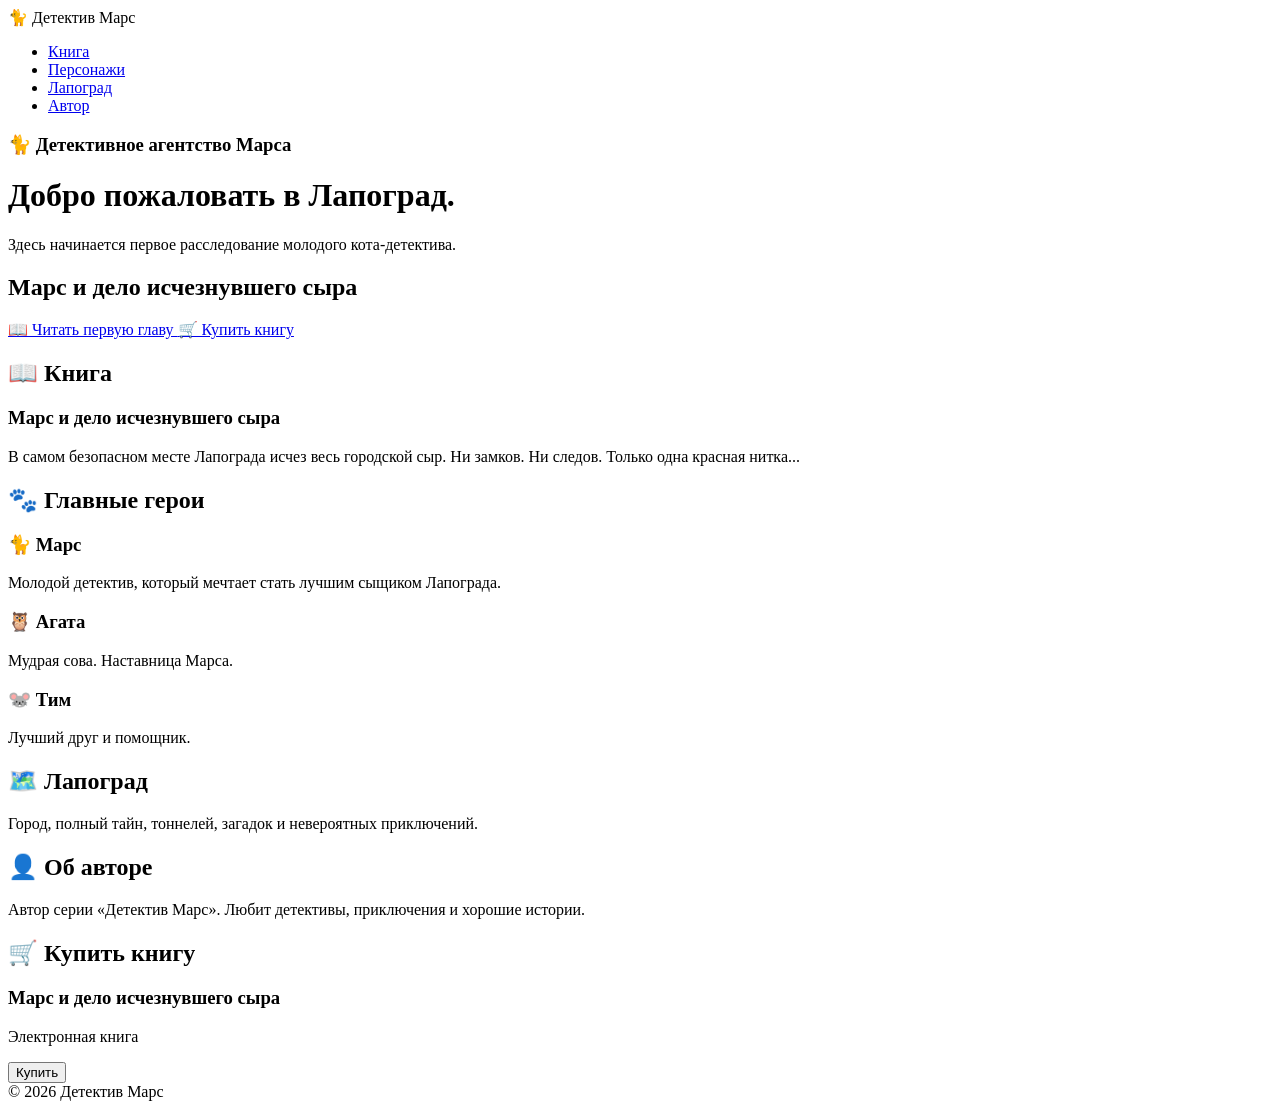
==== index.html @ a6226869 "Create index.html" ====
<!DOCTYPE html>
<html lang="ru">

<head>

    <meta charset="UTF-8">

    <meta name="viewport"
          content="width=device-width, initial-scale=1.0">

    <title>Детектив Марс</title>

    <link rel="stylesheet"
          href="style.css">

</head>

<body>

    <!-- ================================= -->
    <!-- NAVBAR -->
    <!-- ================================= -->

    <nav>

        <div class="logo">
            🐈 Детектив Марс
        </div>

        <ul>

            <li>
                <a href="#book">
                    Книга
                </a>
            </li>

            <li>
                <a href="#characters">
                    Персонажи
                </a>
            </li>

            <li>
                <a href="#city">
                    Лапоград
                </a>
            </li>

            <li>
                <a href="#author">
                    Автор
                </a>
            </li>

        </ul>

    </nav>

    <!-- ================================= -->
    <!-- HERO -->
    <!-- ================================= -->

    <header>

        <div class="hero">

            <h3>
                🐈 Детективное агентство Марса
            </h3>

            <h1>
                Добро пожаловать в Лапоград.
            </h1>

            <p>

                Здесь начинается первое расследование
                молодого кота-детектива.

            </p>

            <h2>

                Марс и дело исчезнувшего сыра

            </h2>

            <div class="buttons">

                <a href="#chapter"
                   class="btn">

                    📖 Читать первую главу

                </a>

                <a href="#buy"
                   class="btn buy">

                    🛒 Купить книгу

                </a>

            </div>

        </div>

    </header>

    <!-- ================================= -->
    <!-- BOOK -->
    <!-- ================================= -->

    <section id="book">

        <h2>

            📖 Книга

        </h2>

        <div class="card">

            <h3>

                Марс и дело исчезнувшего сыра

            </h3>

            <p>

                В самом безопасном месте Лапограда
                исчез весь городской сыр.

                Ни замков.
                Ни следов.

                Только одна красная нитка...

            </p>

        </div>

    </section>

    <!-- ================================= -->
    <!-- CHARACTERS -->
    <!-- ================================= -->

    <section id="characters">

        <h2>

            🐾 Главные герои

        </h2>

        <div class="cards">

            <div class="character">

                <h3>
                    🐈 Марс
                </h3>

                <p>

                    Молодой детектив,
                    который мечтает стать лучшим
                    сыщиком Лапограда.

                </p>

            </div>

            <div class="character">

                <h3>
                    🦉 Агата
                </h3>

                <p>

                    Мудрая сова.
                    Наставница Марса.

                </p>

            </div>

            <div class="character">

                <h3>
                    🐭 Тим
                </h3>

                <p>

                    Лучший друг
                    и помощник.

                </p>

            </div>

        </div>

    </section>

    <!-- ================================= -->
    <!-- CITY -->
    <!-- ================================= -->

    <section id="city">

        <h2>

            🗺️ Лапоград

        </h2>

        <div class="card">

            <p>

                Город,
                полный тайн,
                тоннелей,
                загадок
                и невероятных приключений.

            </p>

        </div>

    </section>

    <!-- ================================= -->
    <!-- AUTHOR -->
    <!-- ================================= -->

    <section id="author">

        <h2>

            👤 Об авторе

        </h2>

        <div class="card">

            <p>

                Автор серии
                «Детектив Марс».

                Любит детективы,
                приключения
                и хорошие истории.

            </p>

        </div>

    </section>

    <!-- ================================= -->
    <!-- BUY -->
    <!-- ================================= -->

    <section id="buy">

        <h2>

            🛒 Купить книгу

        </h2>

        <div class="buy-box">

            <h3>

                Марс и дело исчезнувшего сыра

            </h3>

            <p>

                Электронная книга

            </p>

            <button>

                Купить

            </button>

        </div>

    </section>

    <!-- ================================= -->
    <!-- FOOTER -->
    <!-- ================================= -->

    <footer>

        © 2026

        Детектив Марс

    </footer>

    <!-- ================================= -->
    <!-- ЛАПКИ -->
    <!-- ================================= -->

    <div id="paw-container"></div>

    <!-- ================================= -->
    <!-- JS -->
    <!-- ================================= -->

    <script src="script.js"></script>

</body>

</html>
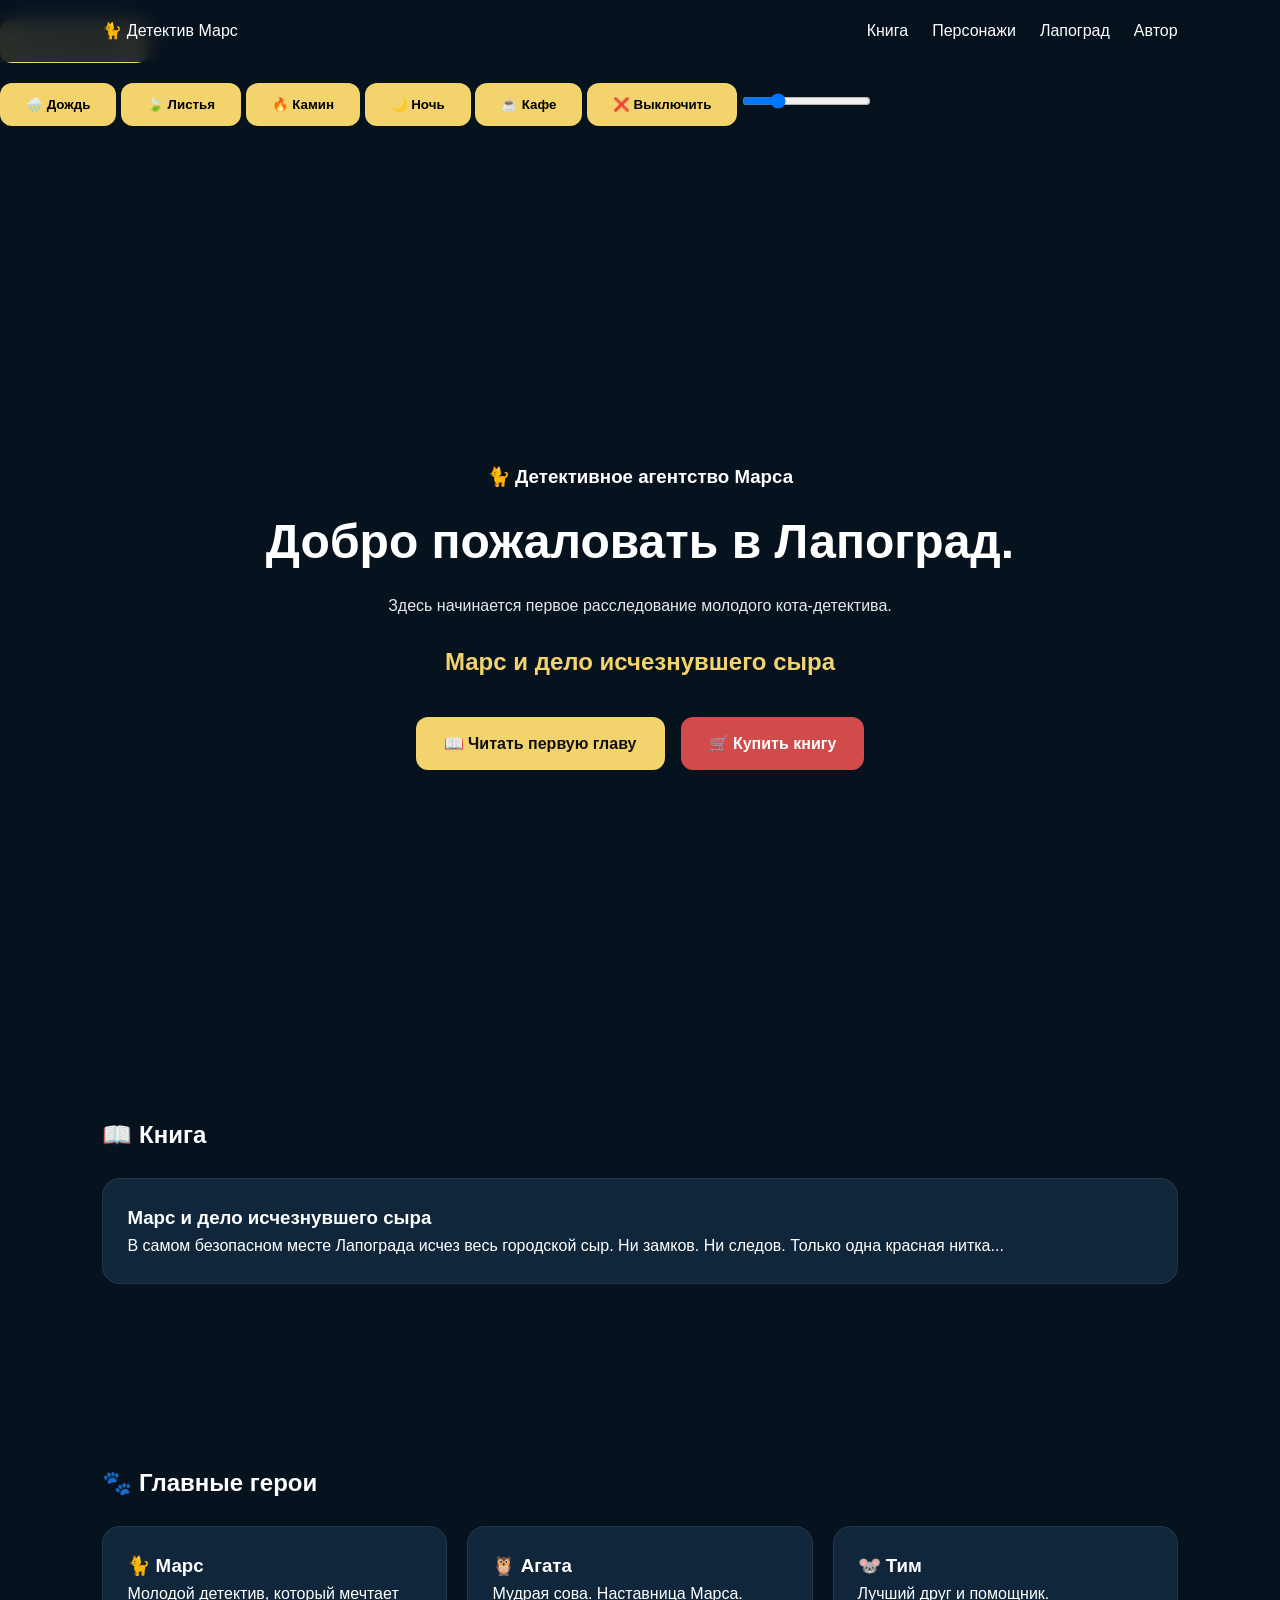
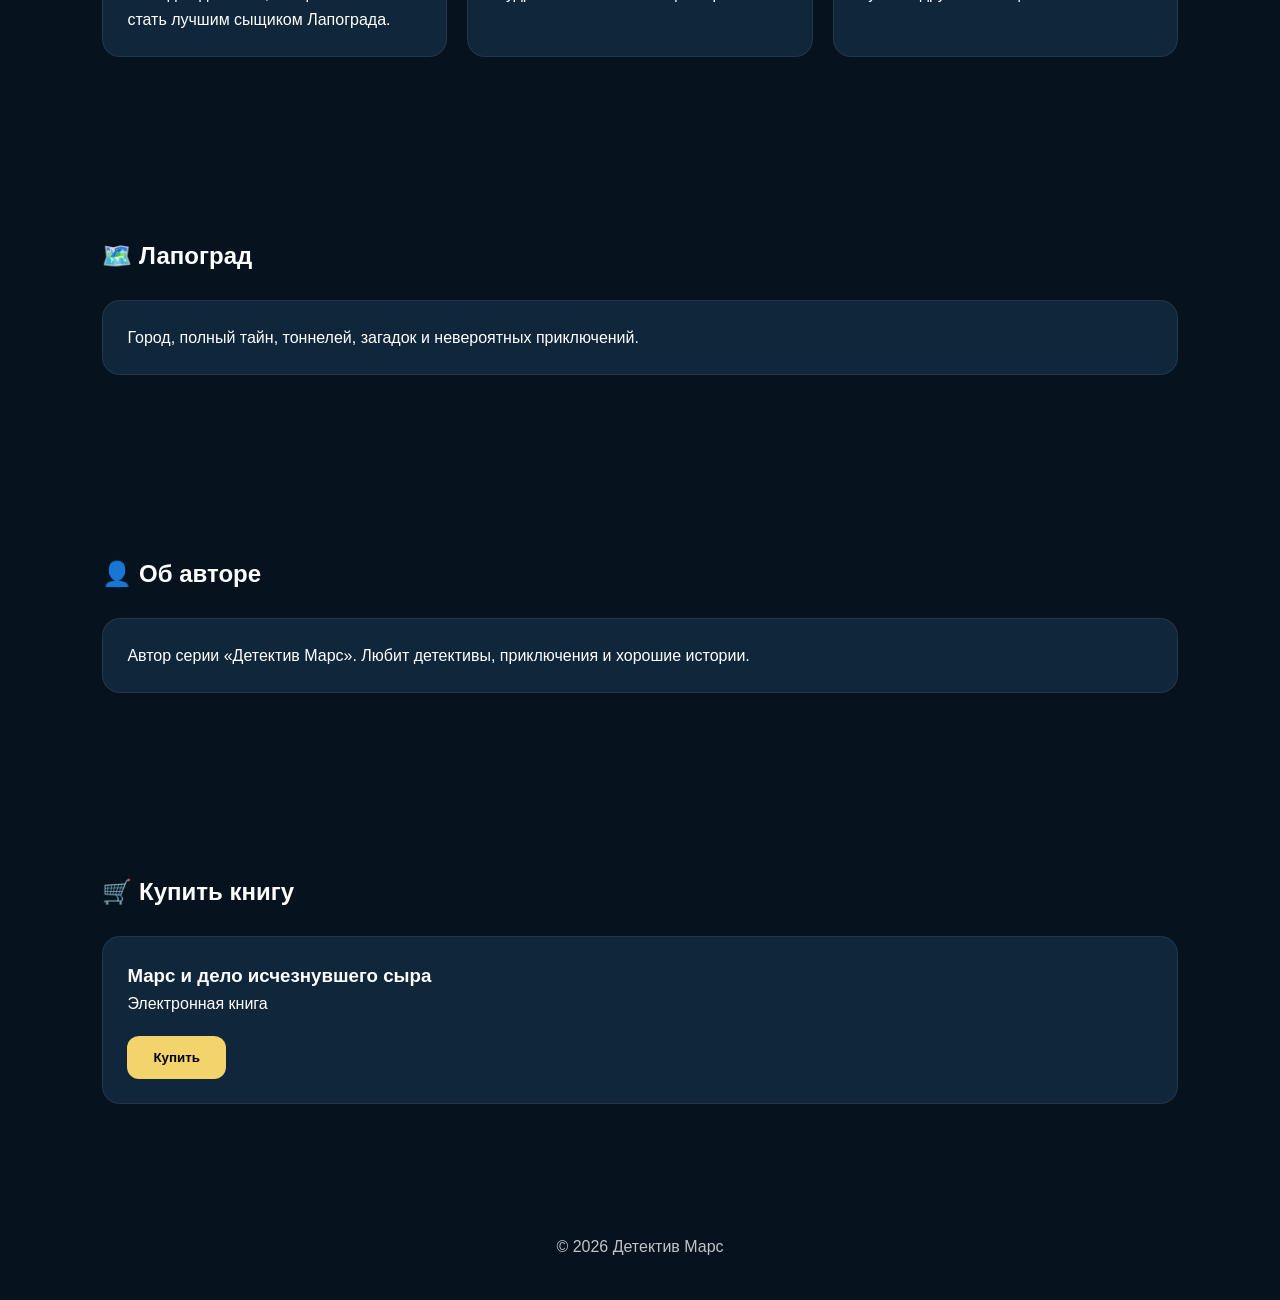
==== commit b25017dd: "Update index.html" ====
--- a/index.html
+++ b/index.html
@@ -14,6 +14,51 @@
           href="style.css">
 
 </head>
+    <div class="sound-panel">
+
+    <button id="soundButton">
+        🎧 Атмосфера
+    </button>
+
+    <div id="soundMenu">
+
+        <button data-sound="rain">
+            🌧️ Дождь
+        </button>
+
+        <button data-sound="leaves">
+            🍃 Листья
+        </button>
+
+        <button data-sound="fireplace">
+            🔥 Камин
+        </button>
+
+        <button data-sound="night">
+            🌙 Ночь
+        </button>
+
+        <button data-sound="cafe">
+            ☕ Кафе
+        </button>
+
+        <button id="stopSound">
+            ❌ Выключить
+        </button>
+
+        <input 
+            type="range" 
+            id="volume"
+            min="0"
+            max="1"
+            step="0.05"
+            value="0.25"
+        >
+
+    </div>
+
+</div>
+
 
 <body>
 
--- a/style.css
+++ b/style.css
@@ -0,0 +1,177 @@
+/* Детектив Марс — style.css (стартовая версия) */
+
+*{
+    margin:0;
+    padding:0;
+    box-sizing:border-box;
+}
+
+html{
+    scroll-behavior:smooth;
+}
+
+body{
+    font-family:Arial,Helvetica,sans-serif;
+    background:#07121f;
+    color:#fff;
+    line-height:1.6;
+}
+
+nav{
+    position:fixed;
+    top:0;
+    left:0;
+    width:100%;
+    display:flex;
+    justify-content:space-between;
+    align-items:center;
+    padding:18px 8%;
+    background:rgba(7,18,31,.85);
+    backdrop-filter:blur(10px);
+    z-index:1000;
+}
+
+nav ul{
+    display:flex;
+    gap:24px;
+    list-style:none;
+}
+
+nav a{
+    color:#fff;
+    text-decoration:none;
+    transition:.25s;
+}
+
+nav a:hover{
+    color:#f3d36b;
+}
+
+header{
+    min-height:100vh;
+    display:flex;
+    justify-content:center;
+    align-items:center;
+    text-align:center;
+    padding:120px 20px 40px;
+}
+
+.hero h1{
+    font-size:3rem;
+    margin:12px 0;
+}
+
+.hero h2{
+    color:#f3d36b;
+    margin:25px 0;
+}
+
+.hero p{
+    max-width:650px;
+    margin:auto;
+    opacity:.9;
+}
+
+.buttons{
+    display:flex;
+    justify-content:center;
+    flex-wrap:wrap;
+    gap:16px;
+    margin-top:35px;
+}
+
+.btn{
+    background:#f3d36b;
+    color:#111;
+    text-decoration:none;
+    padding:14px 28px;
+    border-radius:12px;
+    font-weight:bold;
+    transition:.25s;
+}
+
+.btn:hover{
+    transform:translateY(-3px) scale(1.04);
+}
+
+.buy{
+    background:#d14b4b;
+    color:#fff;
+}
+
+section{
+    padding:90px 8%;
+}
+
+.card,.character,.buy-box{
+    background:#10263b;
+    border:1px solid rgba(255,255,255,.08);
+    border-radius:18px;
+    padding:24px;
+    margin-top:24px;
+    transition:.25s;
+}
+
+.card:hover,.character:hover{
+    transform:translateY(-6px);
+}
+
+.cards{
+    display:grid;
+    grid-template-columns:repeat(auto-fit,minmax(220px,1fr));
+    gap:20px;
+}
+
+button{
+    margin-top:20px;
+    border:none;
+    border-radius:12px;
+    background:#f3d36b;
+    padding:14px 26px;
+    cursor:pointer;
+    font-weight:bold;
+}
+
+footer{
+    text-align:center;
+    padding:40px 20px;
+    opacity:.75;
+}
+
+#paw-container{
+    position:fixed;
+    inset:0;
+    pointer-events:none;
+    overflow:hidden;
+    z-index:9999;
+}
+
+.paw{
+    position:absolute;
+    font-size:28px;
+    opacity:0;
+    transform:translate(-50%,-50%) scale(0);
+    animation:paw 5s forwards;
+}
+
+@keyframes paw{
+    0%{opacity:0;transform:translate(-50%,-50%) scale(.2);}
+    12%{opacity:1;transform:translate(-50%,-50%) scale(1.1);}
+    80%{opacity:1;}
+    100%{opacity:0;transform:translate(-50%,-50%) scale(.9);}
+}
+
+@media(max-width:768px){
+    nav{
+        flex-direction:column;
+        gap:12px;
+    }
+
+    .hero h1{
+        font-size:2.2rem;
+    }
+
+    .buttons{
+        flex-direction:column;
+    }
+}
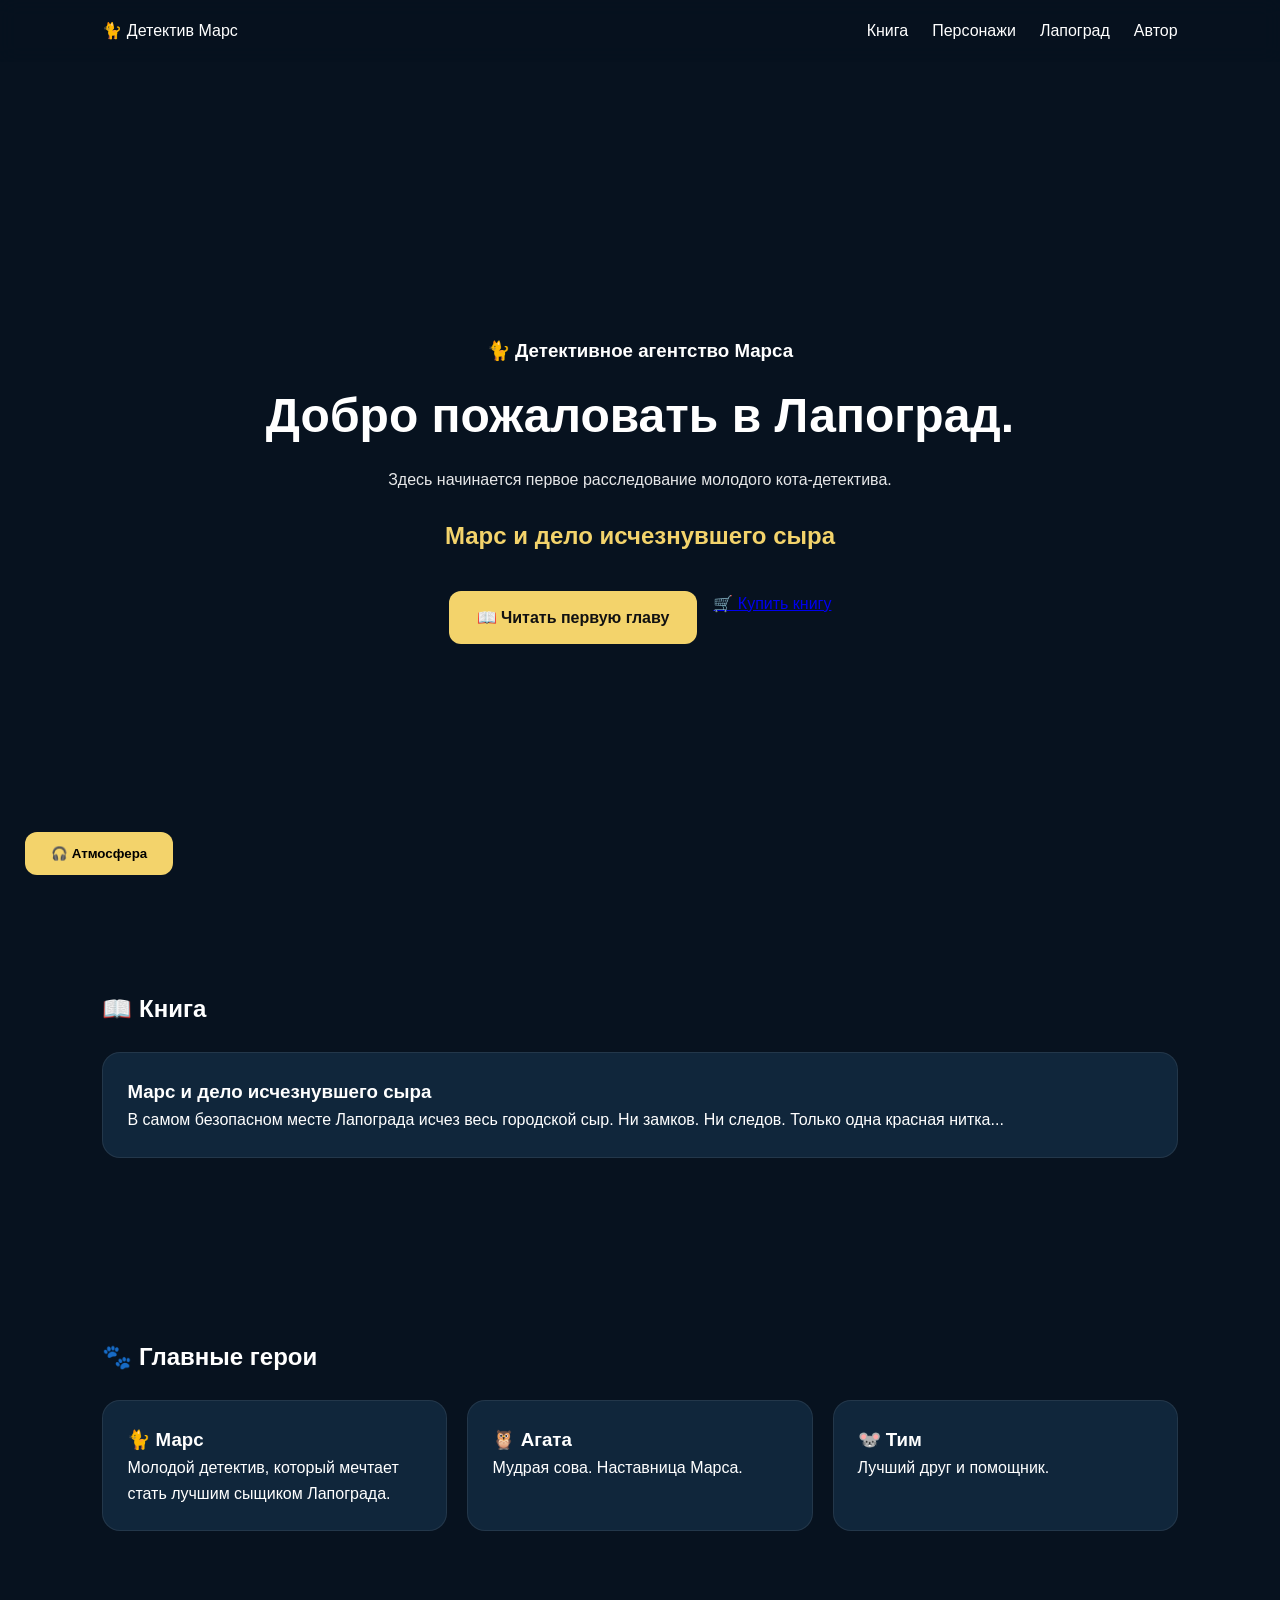
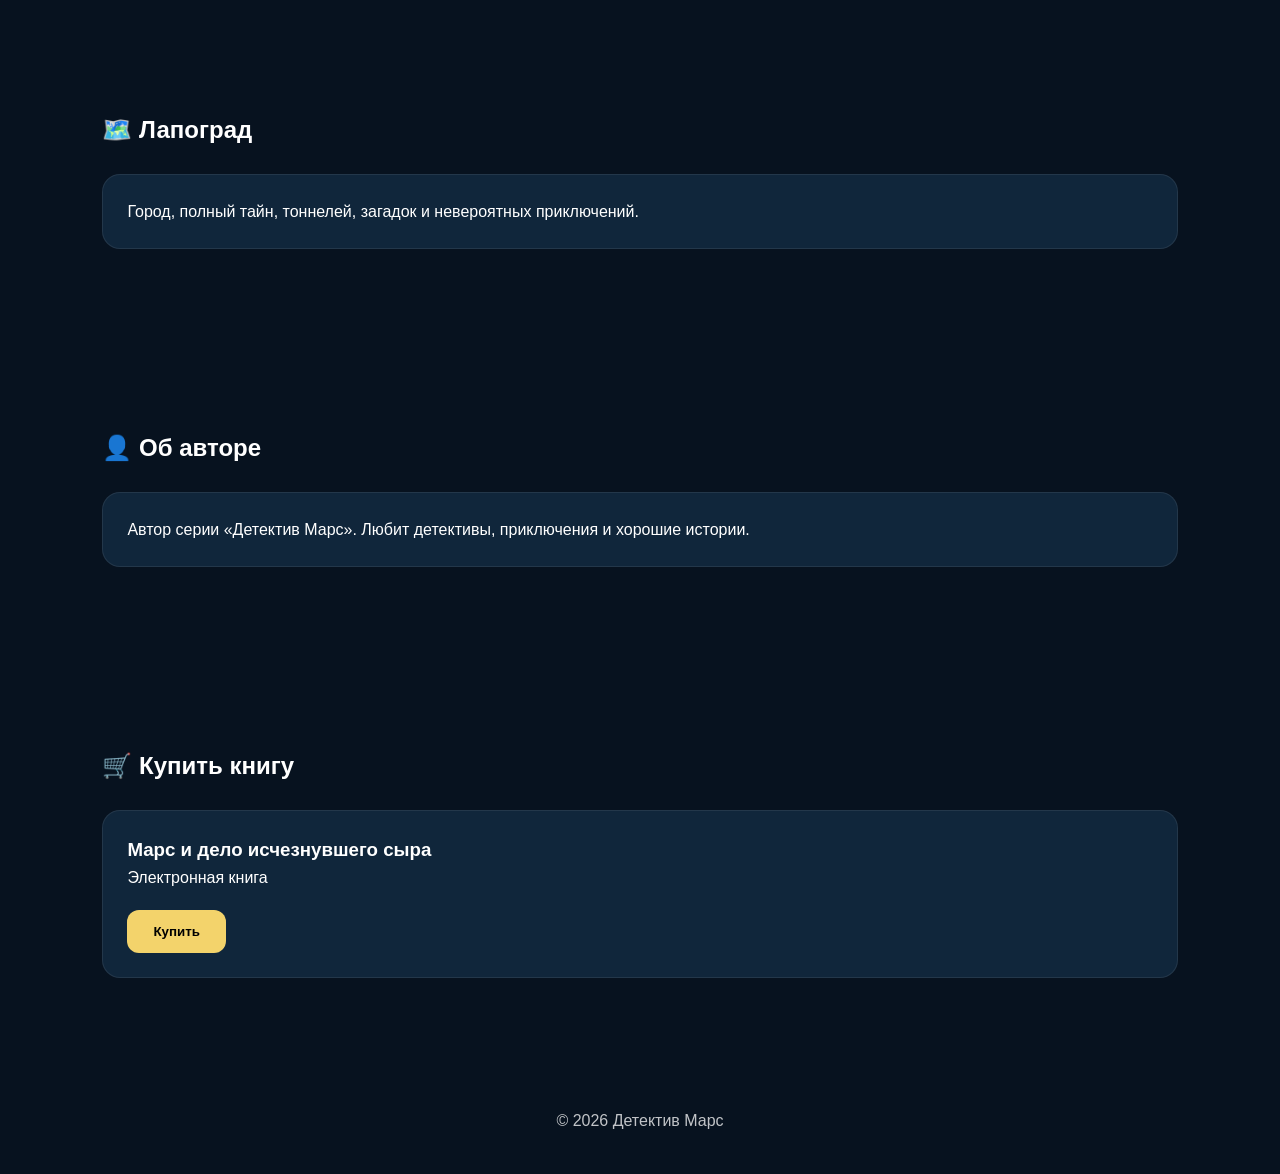
==== commit d3de2e84: "Update index.html" ====
--- a/index.html
+++ b/index.html
@@ -139,13 +139,9 @@
                     📖 Читать первую главу
 
                 </a>
-
-                <a href="#buy"
-                   class="btn buy">
-
-                    🛒 Купить книгу
-
-                </a>
+<a class="buy-button" href="https://buy.stripe.com/test_bJe5kD0Ar2rXbbi4xNgw001">
+    🛒 Купить книгу
+</a>
 
             </div>
 
--- a/style.css
+++ b/style.css
@@ -175,3 +175,45 @@
         flex-direction:column;
     }
 }
+.sound-panel{
+    position:fixed;
+    bottom:25px;
+    left:25px;
+    z-index:9999;
+}
+
+#soundButton{
+    background:#f3d36b;
+}
+
+#soundMenu{
+
+    display:none;
+
+    margin-top:10px;
+
+    padding:15px;
+
+    background:#10263b;
+
+    border-radius:15px;
+
+    border:1px solid rgba(255,255,255,.15);
+
+}
+
+#soundMenu button{
+
+    display:block;
+
+    width:160px;
+
+    margin:7px 0;
+
+}
+
+#soundMenu.active{
+
+    display:block;
+
+}
